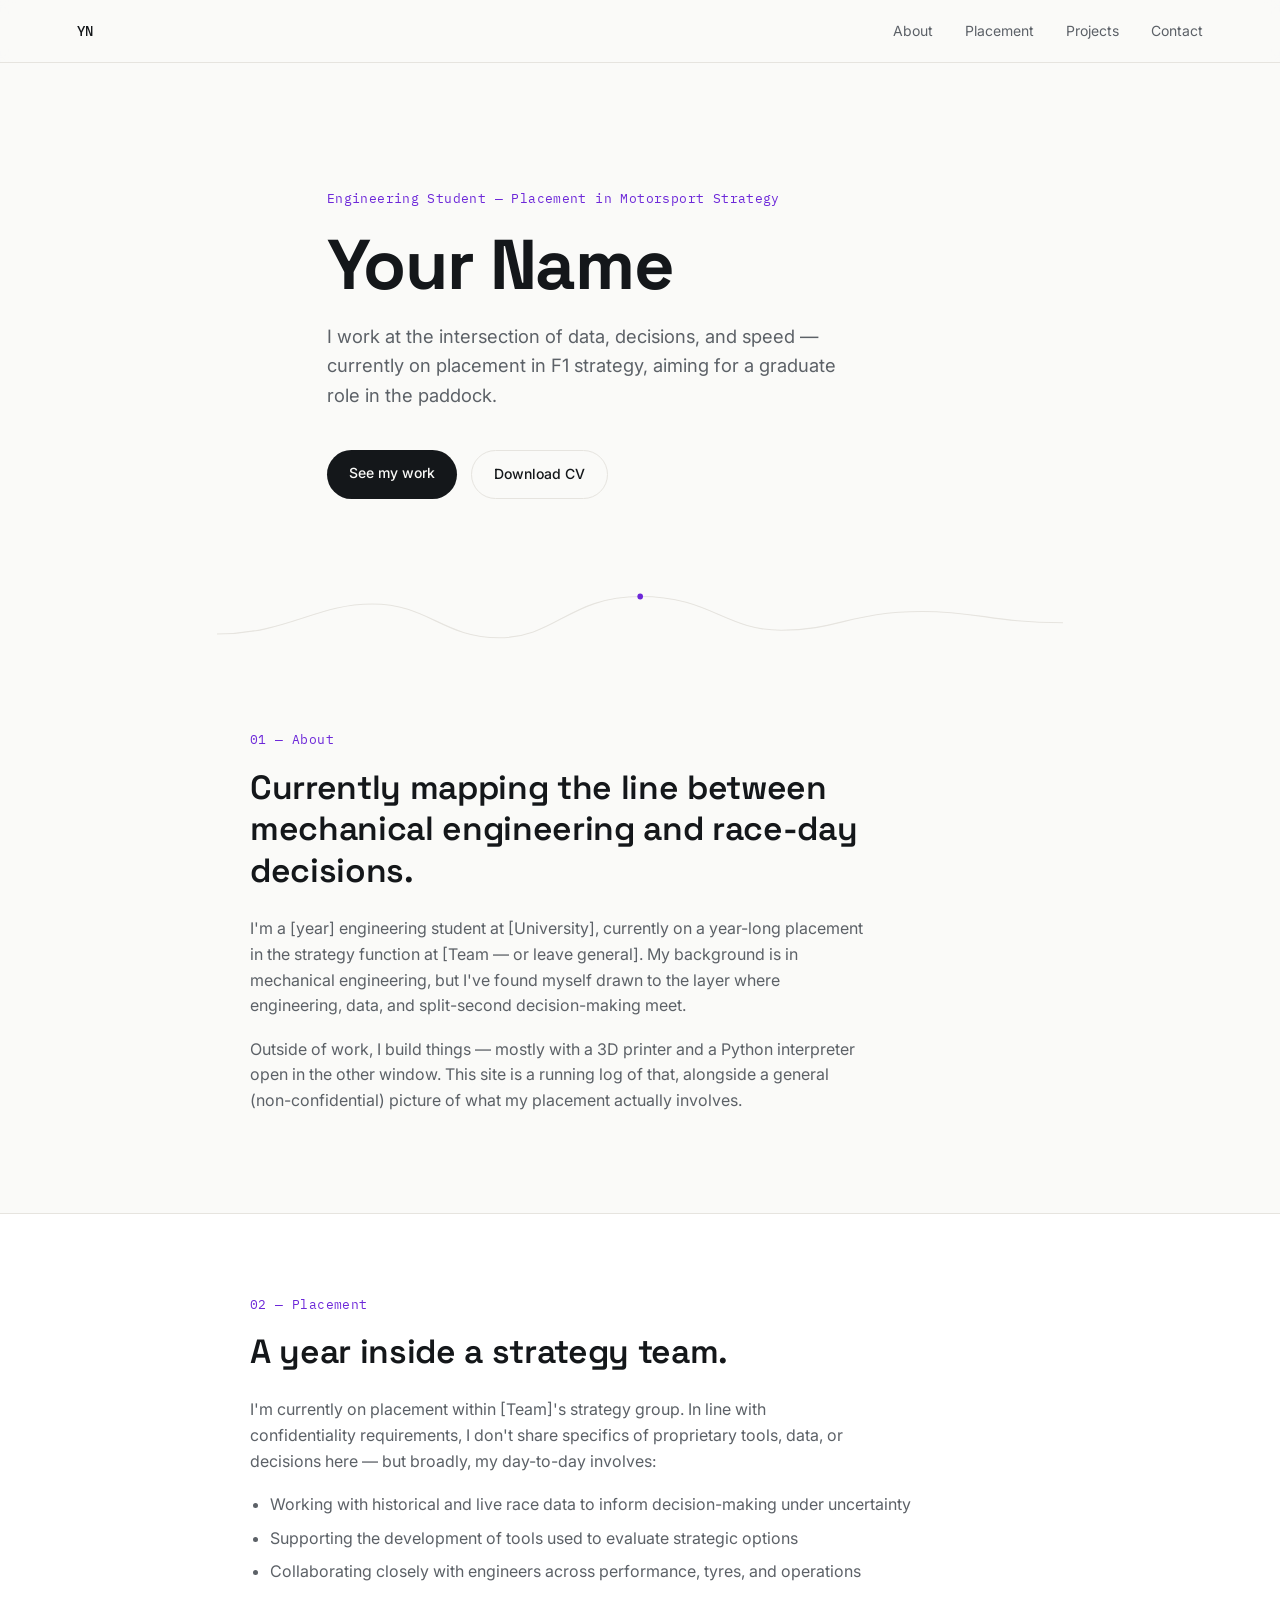
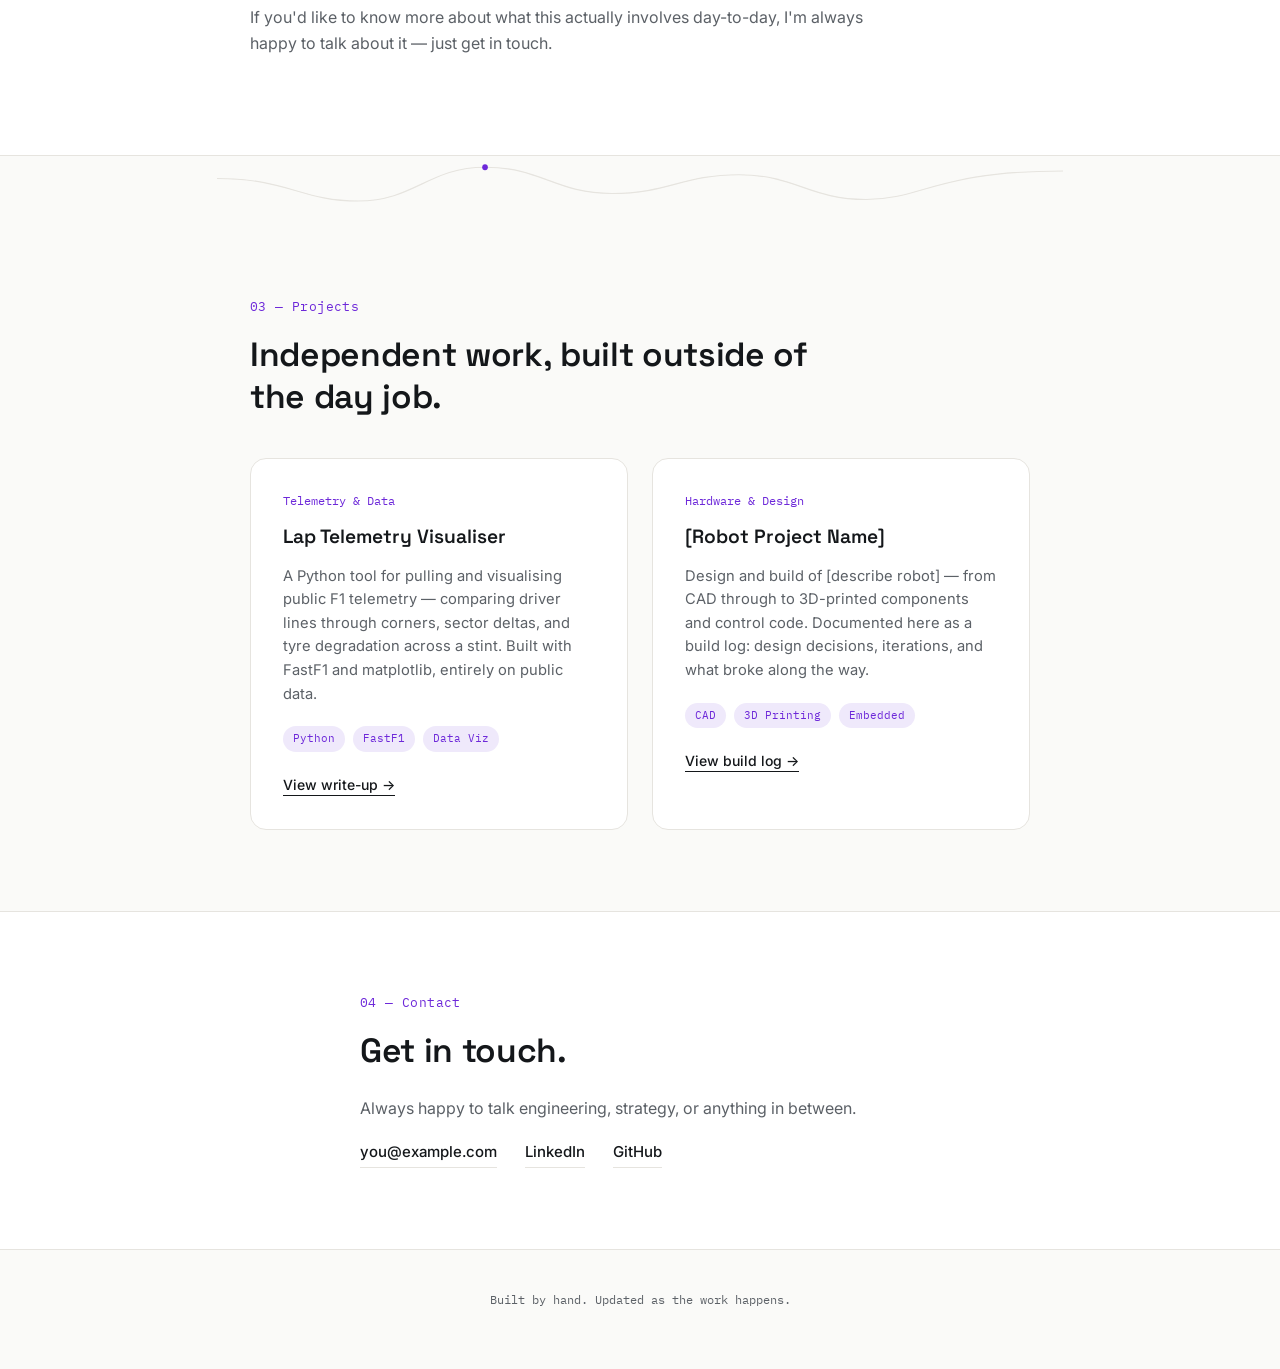
==== index.html @ 503b84b8 "Initial site" ====
<!DOCTYPE html>
<html lang="en">
<head>
<meta charset="UTF-8">
<meta name="viewport" content="width=device-width, initial-scale=1.0">
<title>Your Name — Engineering Portfolio</title>
<link rel="preconnect" href="https://fonts.googleapis.com">
<link rel="preconnect" href="https://fonts.gstatic.com" crossorigin>
<link href="https://fonts.googleapis.com/css2?family=Space+Grotesk:wght@400;500;600;700&family=Inter:wght@400;500;600&family=IBM+Plex+Mono:wght@400;500&display=swap" rel="stylesheet">
<link rel="stylesheet" href="styles.css">
</head>
<body>

<nav class="nav">
  <a href="#top" class="nav-mark">YN</a>
  <div class="nav-links">
    <a href="#about">About</a>
    <a href="#placement">Placement</a>
    <a href="#projects">Projects</a>
    <a href="#contact">Contact</a>
  </div>
</nav>

<!-- HERO -->
<header id="top" class="hero">
  <p class="eyebrow">Engineering Student — Placement in Motorsport Strategy</p>
  <h1 class="hero-title">Your Name</h1>
  <p class="hero-sub">I work at the intersection of data, decisions, and speed —<br>currently on placement in F1 strategy, aiming for a graduate role in the paddock.</p>
  <div class="hero-actions">
    <a href="#projects" class="btn btn-primary">See my work</a>
    <a href="cv.pdf" class="btn btn-ghost">Download CV</a>
  </div>
</header>

<!-- TRACE DIVIDER -->
<div class="trace-divider" aria-hidden="true">
  <svg viewBox="0 0 1200 80" preserveAspectRatio="none">
    <path class="trace-path" d="M0,60 C100,60 140,20 220,20 C300,20 320,65 400,65 C480,65 500,10 600,10 C700,10 720,55 800,55 C880,55 900,30 1000,30 C1080,30 1100,45 1200,45" />
    <circle class="trace-peak" cx="600" cy="10" r="4" />
  </svg>
</div>

<!-- ABOUT -->
<section id="about" class="section">
  <div class="section-inner">
    <p class="section-label">01 — About</p>
    <h2 class="section-title">Currently mapping the line between mechanical engineering and race-day decisions.</h2>
    <p class="section-text">
      I'm a [year] engineering student at [University], currently on a year-long placement in the strategy
      function at [Team — or leave general]. My background is in mechanical engineering, but I've found myself
      drawn to the layer where engineering, data, and split-second decision-making meet.
    </p>
    <p class="section-text">
      Outside of work, I build things — mostly with a 3D printer and a Python interpreter open in the other window.
      This site is a running log of that, alongside a general (non-confidential) picture of what my placement
      actually involves.
    </p>
  </div>
</section>

<!-- PLACEMENT -->
<section id="placement" class="section section-alt">
  <div class="section-inner">
    <p class="section-label">02 — Placement</p>
    <h2 class="section-title">A year inside a strategy team.</h2>
    <p class="section-text">
      I'm currently on placement within [Team]'s strategy group. In line with confidentiality requirements, I don't
      share specifics of proprietary tools, data, or decisions here — but broadly, my day-to-day involves:
    </p>
    <ul class="plain-list">
      <li>Working with historical and live race data to inform decision-making under uncertainty</li>
      <li>Supporting the development of tools used to evaluate strategic options</li>
      <li>Collaborating closely with engineers across performance, tyres, and operations</li>
    </ul>
    <p class="section-text">
      If you'd like to know more about what this actually involves day-to-day, I'm always happy to talk about it —
      just get in touch.
    </p>
  </div>
</section>

<!-- TRACE DIVIDER -->
<div class="trace-divider" aria-hidden="true">
  <svg viewBox="0 0 1200 80" preserveAspectRatio="none">
    <path class="trace-path" d="M0,30 C100,30 120,60 200,60 C280,60 300,15 380,15 C460,15 480,50 560,50 C640,50 660,25 740,25 C820,25 840,58 920,58 C1000,58 1020,20 1200,20" />
    <circle class="trace-peak" cx="380" cy="15" r="4" />
  </svg>
</div>

<!-- PROJECTS -->
<section id="projects" class="section">
  <div class="section-inner">
    <p class="section-label">03 — Projects</p>
    <h2 class="section-title">Independent work, built outside of the day job.</h2>

    <div class="project-grid">
      <article class="project-card">
        <p class="project-tag">Telemetry &amp; Data</p>
        <h3 class="project-title">Lap Telemetry Visualiser</h3>
        <p class="project-text">
          A Python tool for pulling and visualising public F1 telemetry — comparing driver lines through corners,
          sector deltas, and tyre degradation across a stint. Built with FastF1 and matplotlib, entirely on public data.
        </p>
        <div class="project-meta">
          <span>Python</span><span>FastF1</span><span>Data Viz</span>
        </div>
        <a href="#" class="project-link">View write-up →</a>
      </article>

      <article class="project-card">
        <p class="project-tag">Hardware &amp; Design</p>
        <h3 class="project-title">[Robot Project Name]</h3>
        <p class="project-text">
          Design and build of [describe robot] — from CAD through to 3D-printed components and control code.
          Documented here as a build log: design decisions, iterations, and what broke along the way.
        </p>
        <div class="project-meta">
          <span>CAD</span><span>3D Printing</span><span>Embedded</span>
        </div>
        <a href="#" class="project-link">View build log →</a>
      </article>
    </div>
  </div>
</section>

<!-- CONTACT -->
<section id="contact" class="section section-alt">
  <div class="section-inner section-inner-narrow">
    <p class="section-label">04 — Contact</p>
    <h2 class="section-title">Get in touch.</h2>
    <p class="section-text">
      Always happy to talk engineering, strategy, or anything in between.
    </p>
    <div class="contact-links">
      <a href="mailto:you@example.com">you@example.com</a>
      <a href="https://linkedin.com/in/yourname" target="_blank" rel="noopener">LinkedIn</a>
      <a href="https://github.com/yourname" target="_blank" rel="noopener">GitHub</a>
    </div>
  </div>
</section>

<footer class="footer">
  <p>Built by hand. Updated as the work happens.</p>
</footer>

</body>
</html>
---- styles.css ----
/* ============================================
   Tokens
   ============================================ */
:root {
  --bg: #FAFAF8;
  --surface: #FFFFFF;
  --ink: #14171A;
  --ink-soft: #5C6167;
  --line: #E6E4DF;
  --accent: #6D28D9;      /* purple — nod to "purple sector" fastest-time highlight */
  --accent-soft: #EFE9FB;

  --font-display: 'Space Grotesk', sans-serif;
  --font-body: 'Inter', sans-serif;
  --font-mono: 'IBM Plex Mono', monospace;

  --max-w: 780px;
}

* { box-sizing: border-box; }

html { scroll-behavior: smooth; }

body {
  margin: 0;
  background: var(--bg);
  color: var(--ink);
  font-family: var(--font-body);
  line-height: 1.6;
  -webkit-font-smoothing: antialiased;
}

a { color: inherit; }

:focus-visible {
  outline: 2px solid var(--accent);
  outline-offset: 3px;
}

@media (prefers-reduced-motion: reduce) {
  * { animation: none !important; transition: none !important; scroll-behavior: auto !important; }
}

/* ============================================
   Nav
   ============================================ */
.nav {
  position: sticky;
  top: 0;
  z-index: 10;
  display: flex;
  justify-content: space-between;
  align-items: center;
  padding: 20px 6vw;
  background: rgba(250, 250, 248, 0.85);
  backdrop-filter: blur(8px);
  border-bottom: 1px solid var(--line);
}

.nav-mark {
  font-family: var(--font-mono);
  font-weight: 500;
  font-size: 14px;
  text-decoration: none;
  letter-spacing: 0.05em;
  color: var(--ink);
}

.nav-links {
  display: flex;
  gap: 32px;
}

.nav-links a {
  font-size: 14px;
  text-decoration: none;
  color: var(--ink-soft);
  transition: color 0.15s ease;
}

.nav-links a:hover { color: var(--ink); }

/* ============================================
   Hero
   ============================================ */
.hero {
  max-width: var(--max-w);
  margin: 0 auto;
  padding: 14vh 6vw 10vh;
  text-align: left;
}

.eyebrow {
  font-family: var(--font-mono);
  font-size: 13px;
  color: var(--accent);
  letter-spacing: 0.03em;
  margin: 0 0 20px;
}

.hero-title {
  font-family: var(--font-display);
  font-weight: 700;
  font-size: clamp(2.6rem, 7vw, 4.4rem);
  line-height: 1.02;
  letter-spacing: -0.02em;
  margin: 0 0 20px;
}

.hero-sub {
  font-size: clamp(1rem, 2vw, 1.15rem);
  color: var(--ink-soft);
  max-width: 520px;
  margin: 0 0 40px;
}

.hero-actions {
  display: flex;
  gap: 14px;
  flex-wrap: wrap;
}

.btn {
  display: inline-block;
  padding: 12px 22px;
  border-radius: 999px;
  font-size: 14px;
  font-weight: 500;
  text-decoration: none;
  transition: all 0.15s ease;
}

.btn-primary {
  background: var(--ink);
  color: var(--bg);
}
.btn-primary:hover { background: var(--accent); }

.btn-ghost {
  background: transparent;
  color: var(--ink);
  border: 1px solid var(--line);
}
.btn-ghost:hover { border-color: var(--ink); }

/* ============================================
   Trace divider (signature element)
   ============================================ */
.trace-divider {
  max-width: 1000px;
  margin: 0 auto;
  padding: 0 6vw;
  line-height: 0;
}

.trace-divider svg {
  width: 100%;
  height: 60px;
  display: block;
}

.trace-path {
  fill: none;
  stroke: var(--line);
  stroke-width: 1.5;
}

.trace-peak {
  fill: var(--accent);
}

/* ============================================
   Sections
   ============================================ */
.section {
  padding: 9vh 6vw;
}

.section-alt {
  background: var(--surface);
  border-top: 1px solid var(--line);
  border-bottom: 1px solid var(--line);
}

.section-inner {
  max-width: var(--max-w);
  margin: 0 auto;
}

.section-inner-narrow {
  max-width: 560px;
}

.section-label {
  font-family: var(--font-mono);
  font-size: 13px;
  color: var(--accent);
  margin: 0 0 16px;
  letter-spacing: 0.03em;
}

.section-title {
  font-family: var(--font-display);
  font-weight: 600;
  font-size: clamp(1.5rem, 3.2vw, 2.1rem);
  line-height: 1.25;
  letter-spacing: -0.01em;
  margin: 0 0 24px;
  max-width: 620px;
}

.section-text {
  color: var(--ink-soft);
  font-size: 1rem;
  max-width: 620px;
  margin: 0 0 18px;
}

.plain-list {
  color: var(--ink-soft);
  padding-left: 20px;
  margin: 0 0 20px;
}

.plain-list li { margin-bottom: 8px; }

/* ============================================
   Projects
   ============================================ */
.project-grid {
  display: grid;
  grid-template-columns: repeat(2, 1fr);
  gap: 24px;
  margin-top: 40px;
}

@media (max-width: 720px) {
  .project-grid { grid-template-columns: 1fr; }
}

.project-card {
  background: var(--surface);
  border: 1px solid var(--line);
  border-radius: 16px;
  padding: 32px;
  transition: border-color 0.15s ease, transform 0.15s ease;
}

.project-card:hover {
  border-color: var(--accent);
  transform: translateY(-2px);
}

.project-tag {
  font-family: var(--font-mono);
  font-size: 12px;
  color: var(--accent);
  margin: 0 0 12px;
}

.project-title {
  font-family: var(--font-display);
  font-size: 1.2rem;
  font-weight: 600;
  margin: 0 0 12px;
}

.project-text {
  color: var(--ink-soft);
  font-size: 0.92rem;
  margin: 0 0 20px;
}

.project-meta {
  display: flex;
  gap: 8px;
  flex-wrap: wrap;
  margin-bottom: 20px;
}

.project-meta span {
  font-family: var(--font-mono);
  font-size: 11px;
  background: var(--accent-soft);
  color: var(--accent);
  padding: 4px 10px;
  border-radius: 999px;
}

.project-link {
  font-size: 14px;
  font-weight: 500;
  text-decoration: none;
  color: var(--ink);
  border-bottom: 1px solid var(--ink);
  padding-bottom: 2px;
}

.project-link:hover { color: var(--accent); border-color: var(--accent); }

/* ============================================
   Contact
   ============================================ */
.contact-links {
  display: flex;
  gap: 28px;
  flex-wrap: wrap;
  margin-top: 12px;
}

.contact-links a {
  text-decoration: none;
  font-size: 15px;
  font-weight: 500;
  border-bottom: 1px solid var(--line);
  padding-bottom: 3px;
  transition: border-color 0.15s ease, color 0.15s ease;
}

.contact-links a:hover {
  color: var(--accent);
  border-color: var(--accent);
}

/* ============================================
   Footer
   ============================================ */
.footer {
  text-align: center;
  padding: 40px 6vw 60px;
}

.footer p {
  font-family: var(--font-mono);
  font-size: 12px;
  color: var(--ink-soft);
  margin: 0;
}
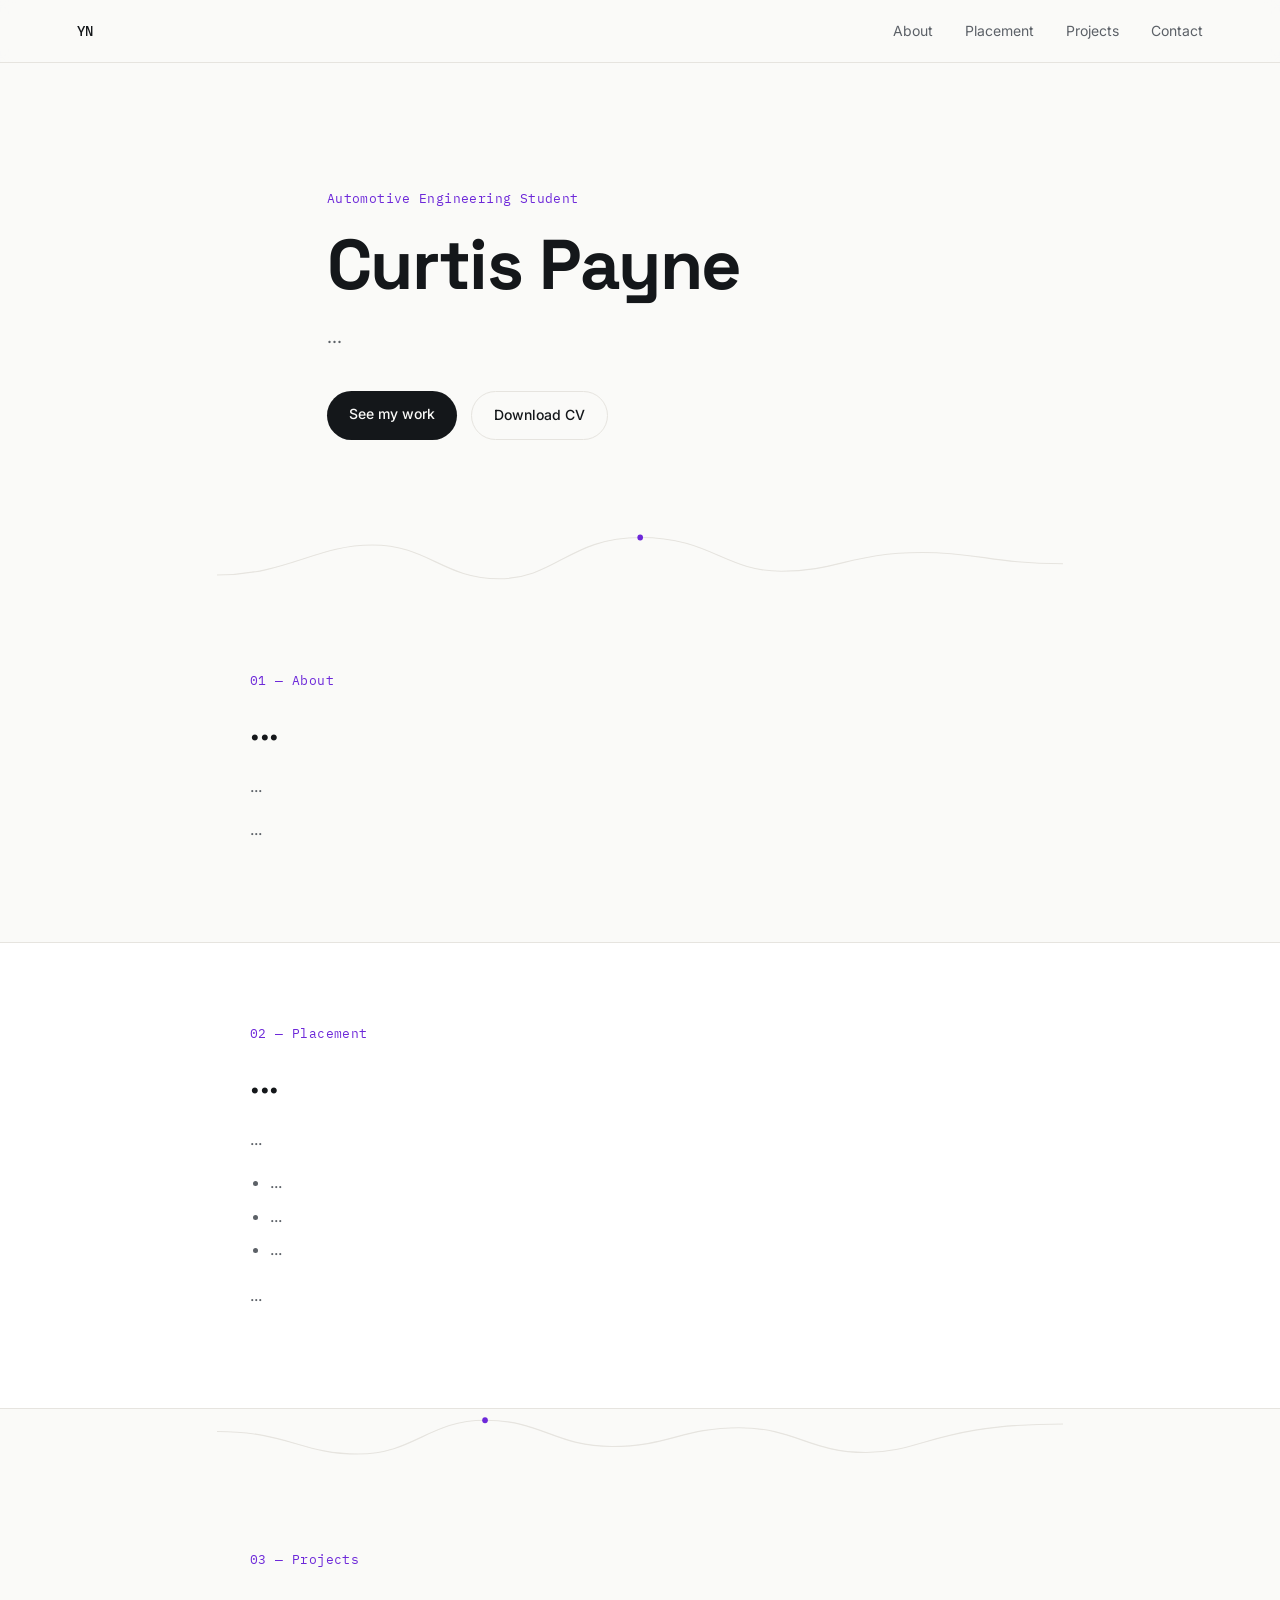
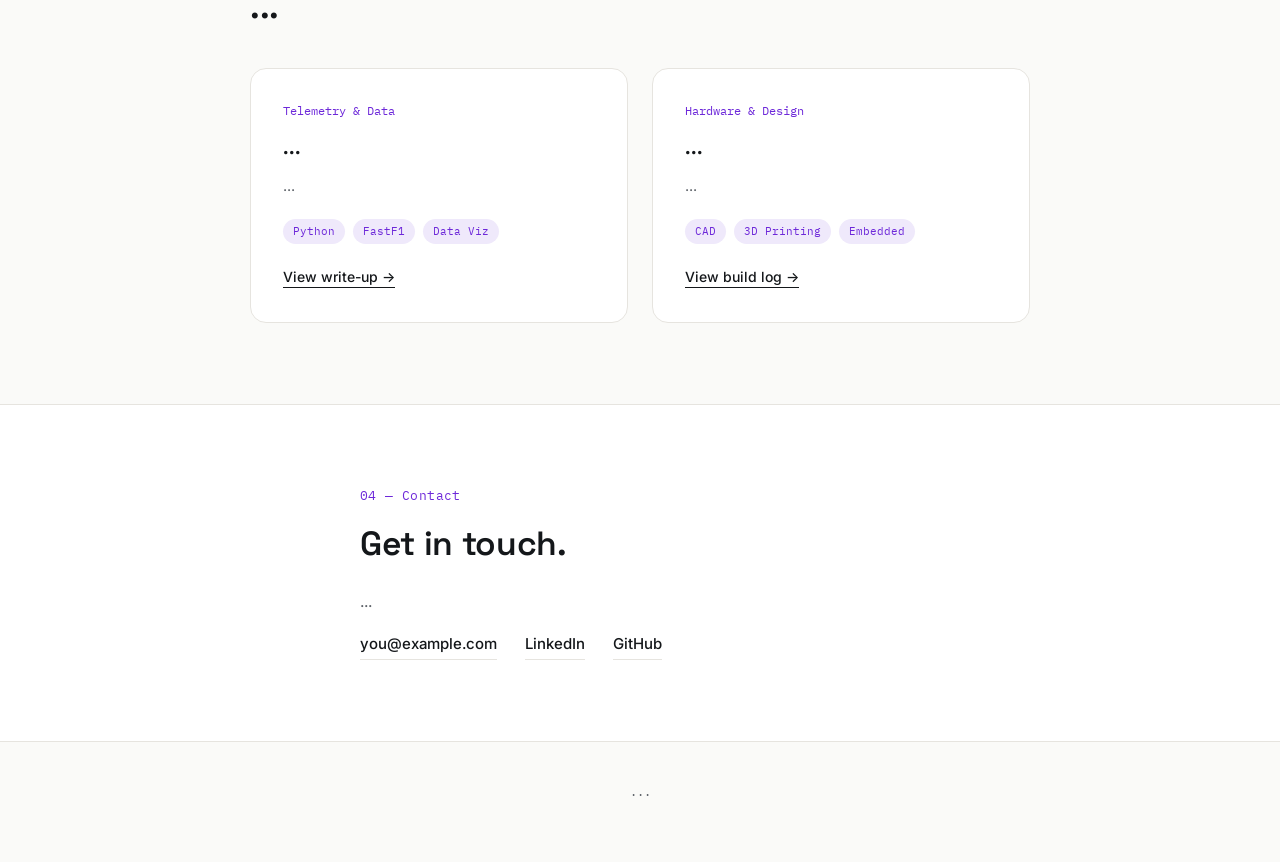
==== commit ed38eb4c: "Changed to remove basic AI writing" ====
--- a/index.html
+++ b/index.html
@@ -3,7 +3,7 @@
 <head>
 <meta charset="UTF-8">
 <meta name="viewport" content="width=device-width, initial-scale=1.0">
-<title>Your Name — Engineering Portfolio</title>
+<title>Curtis Payne — Engineering Portfolio</title>
 <link rel="preconnect" href="https://fonts.googleapis.com">
 <link rel="preconnect" href="https://fonts.gstatic.com" crossorigin>
 <link href="https://fonts.googleapis.com/css2?family=Space+Grotesk:wght@400;500;600;700&family=Inter:wght@400;500;600&family=IBM+Plex+Mono:wght@400;500&display=swap" rel="stylesheet">
@@ -23,9 +23,9 @@
 
 <!-- HERO -->
 <header id="top" class="hero">
-  <p class="eyebrow">Engineering Student — Placement in Motorsport Strategy</p>
-  <h1 class="hero-title">Your Name</h1>
-  <p class="hero-sub">I work at the intersection of data, decisions, and speed —<br>currently on placement in F1 strategy, aiming for a graduate role in the paddock.</p>
+  <p class="eyebrow">Automotive Engineering Student</p>
+  <h1 class="hero-title">Curtis Payne</h1>
+  <p class="hero-sub">...</p>
   <div class="hero-actions">
     <a href="#projects" class="btn btn-primary">See my work</a>
     <a href="cv.pdf" class="btn btn-ghost">Download CV</a>
@@ -44,16 +44,12 @@
 <section id="about" class="section">
   <div class="section-inner">
     <p class="section-label">01 — About</p>
-    <h2 class="section-title">Currently mapping the line between mechanical engineering and race-day decisions.</h2>
+    <h2 class="section-title">...</h2>
     <p class="section-text">
-      I'm a [year] engineering student at [University], currently on a year-long placement in the strategy
-      function at [Team — or leave general]. My background is in mechanical engineering, but I've found myself
-      drawn to the layer where engineering, data, and split-second decision-making meet.
+      ...
     </p>
     <p class="section-text">
-      Outside of work, I build things — mostly with a 3D printer and a Python interpreter open in the other window.
-      This site is a running log of that, alongside a general (non-confidential) picture of what my placement
-      actually involves.
+      ...
     </p>
   </div>
 </section>
@@ -62,19 +58,17 @@
 <section id="placement" class="section section-alt">
   <div class="section-inner">
     <p class="section-label">02 — Placement</p>
-    <h2 class="section-title">A year inside a strategy team.</h2>
+    <h2 class="section-title">...</h2>
     <p class="section-text">
-      I'm currently on placement within [Team]'s strategy group. In line with confidentiality requirements, I don't
-      share specifics of proprietary tools, data, or decisions here — but broadly, my day-to-day involves:
+      ...
     </p>
     <ul class="plain-list">
-      <li>Working with historical and live race data to inform decision-making under uncertainty</li>
-      <li>Supporting the development of tools used to evaluate strategic options</li>
-      <li>Collaborating closely with engineers across performance, tyres, and operations</li>
+      <li>...</li>
+      <li>...</li>
+      <li>...</li>
     </ul>
     <p class="section-text">
-      If you'd like to know more about what this actually involves day-to-day, I'm always happy to talk about it —
-      just get in touch.
+      ...
     </p>
   </div>
 </section>
@@ -91,15 +85,14 @@
 <section id="projects" class="section">
   <div class="section-inner">
     <p class="section-label">03 — Projects</p>
-    <h2 class="section-title">Independent work, built outside of the day job.</h2>
+    <h2 class="section-title">...</h2>
 
     <div class="project-grid">
       <article class="project-card">
         <p class="project-tag">Telemetry &amp; Data</p>
-        <h3 class="project-title">Lap Telemetry Visualiser</h3>
+        <h3 class="project-title">...</h3>
         <p class="project-text">
-          A Python tool for pulling and visualising public F1 telemetry — comparing driver lines through corners,
-          sector deltas, and tyre degradation across a stint. Built with FastF1 and matplotlib, entirely on public data.
+          ...
         </p>
         <div class="project-meta">
           <span>Python</span><span>FastF1</span><span>Data Viz</span>
@@ -109,10 +102,9 @@
 
       <article class="project-card">
         <p class="project-tag">Hardware &amp; Design</p>
-        <h3 class="project-title">[Robot Project Name]</h3>
+        <h3 class="project-title">...</h3>
         <p class="project-text">
-          Design and build of [describe robot] — from CAD through to 3D-printed components and control code.
-          Documented here as a build log: design decisions, iterations, and what broke along the way.
+          ...
         </p>
         <div class="project-meta">
           <span>CAD</span><span>3D Printing</span><span>Embedded</span>
@@ -129,7 +121,7 @@
     <p class="section-label">04 — Contact</p>
     <h2 class="section-title">Get in touch.</h2>
     <p class="section-text">
-      Always happy to talk engineering, strategy, or anything in between.
+      ...
     </p>
     <div class="contact-links">
       <a href="mailto:you@example.com">you@example.com</a>
@@ -140,7 +132,7 @@
 </section>
 
 <footer class="footer">
-  <p>Built by hand. Updated as the work happens.</p>
+  <p>...</p>
 </footer>
 
 </body>
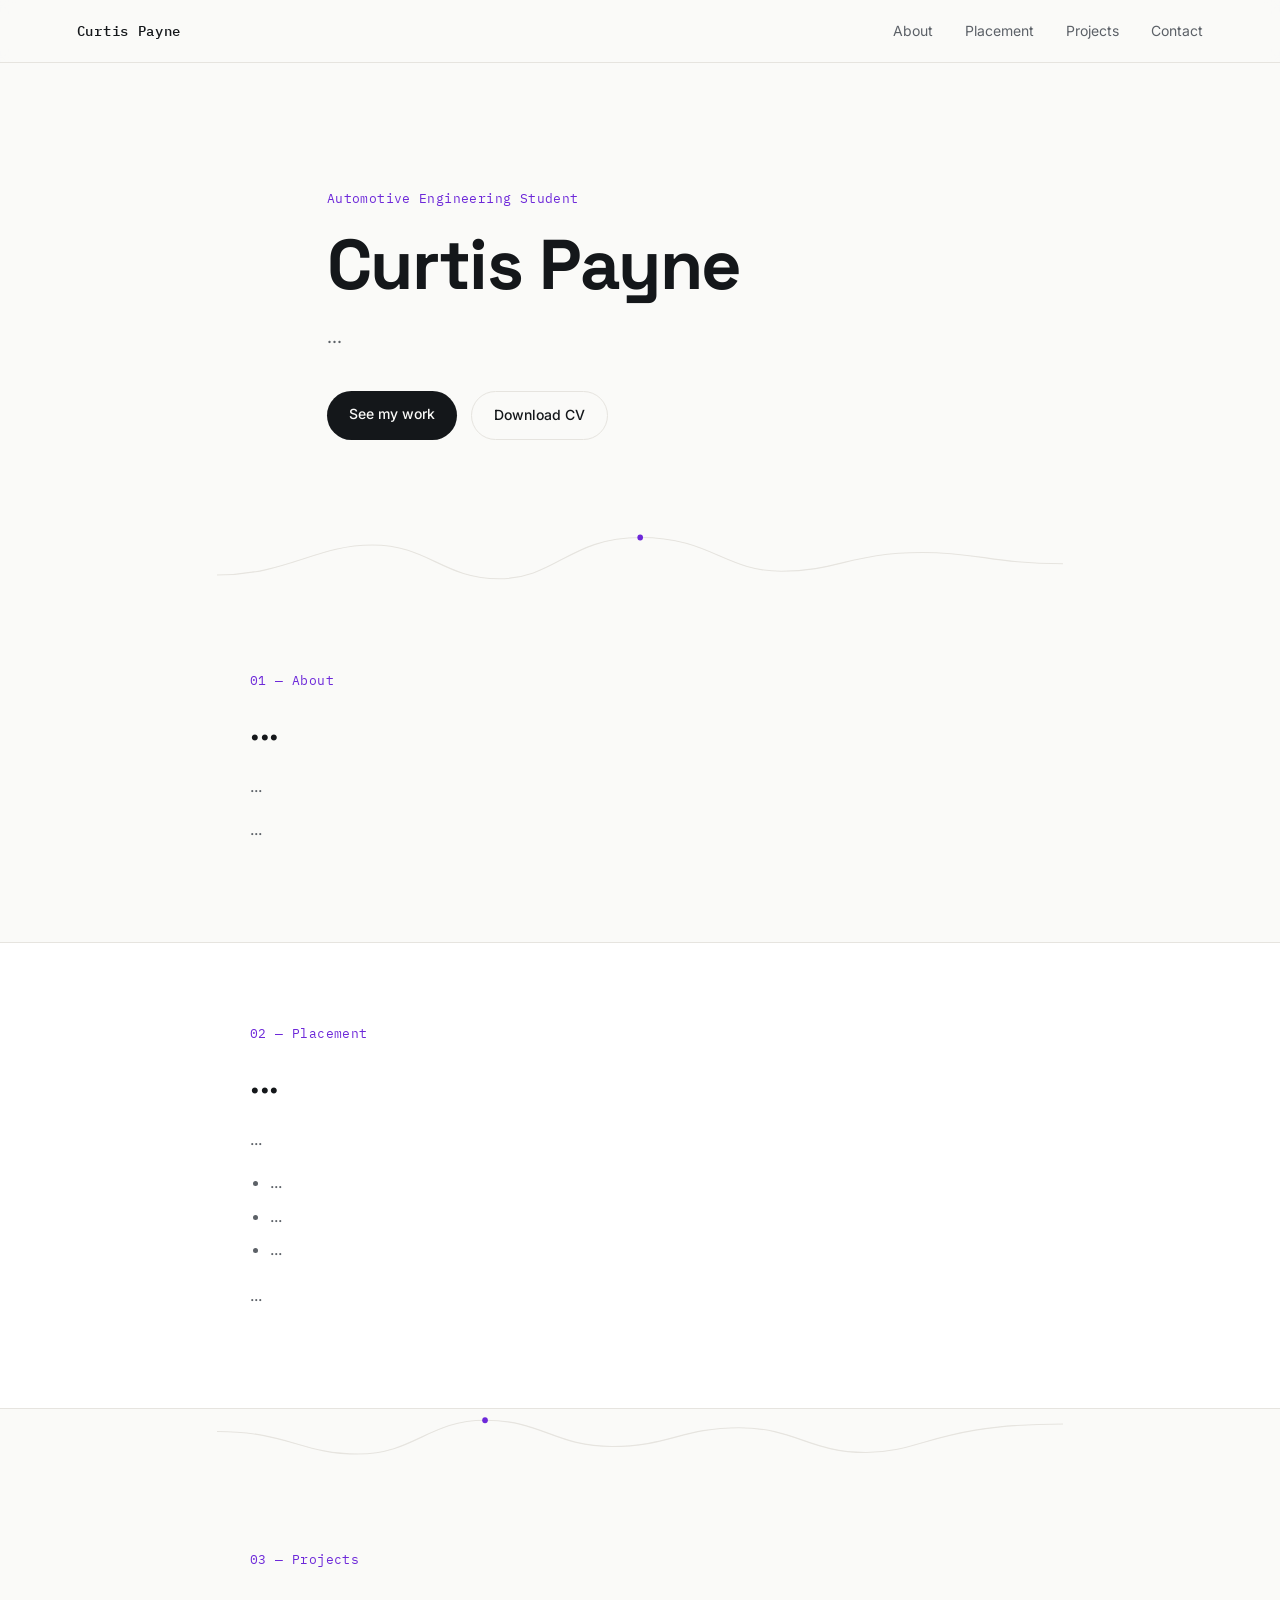
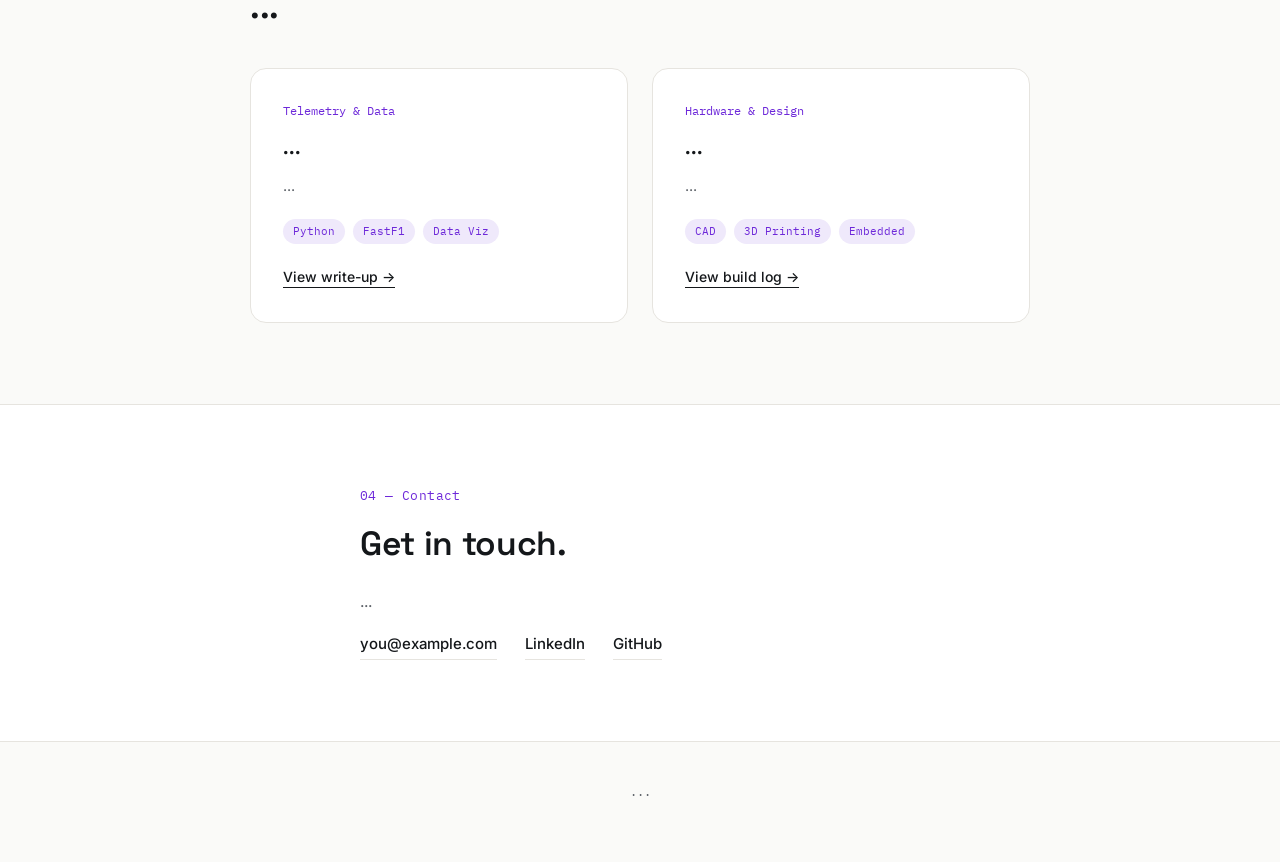
==== commit c3128d4c: "Changed to have my name" ====
--- a/index.html
+++ b/index.html
@@ -12,7 +12,7 @@
 <body>
 
 <nav class="nav">
-  <a href="#top" class="nav-mark">YN</a>
+  <a href="#top" class="nav-mark">Curtis Payne</a>
   <div class="nav-links">
     <a href="#about">About</a>
     <a href="#placement">Placement</a>
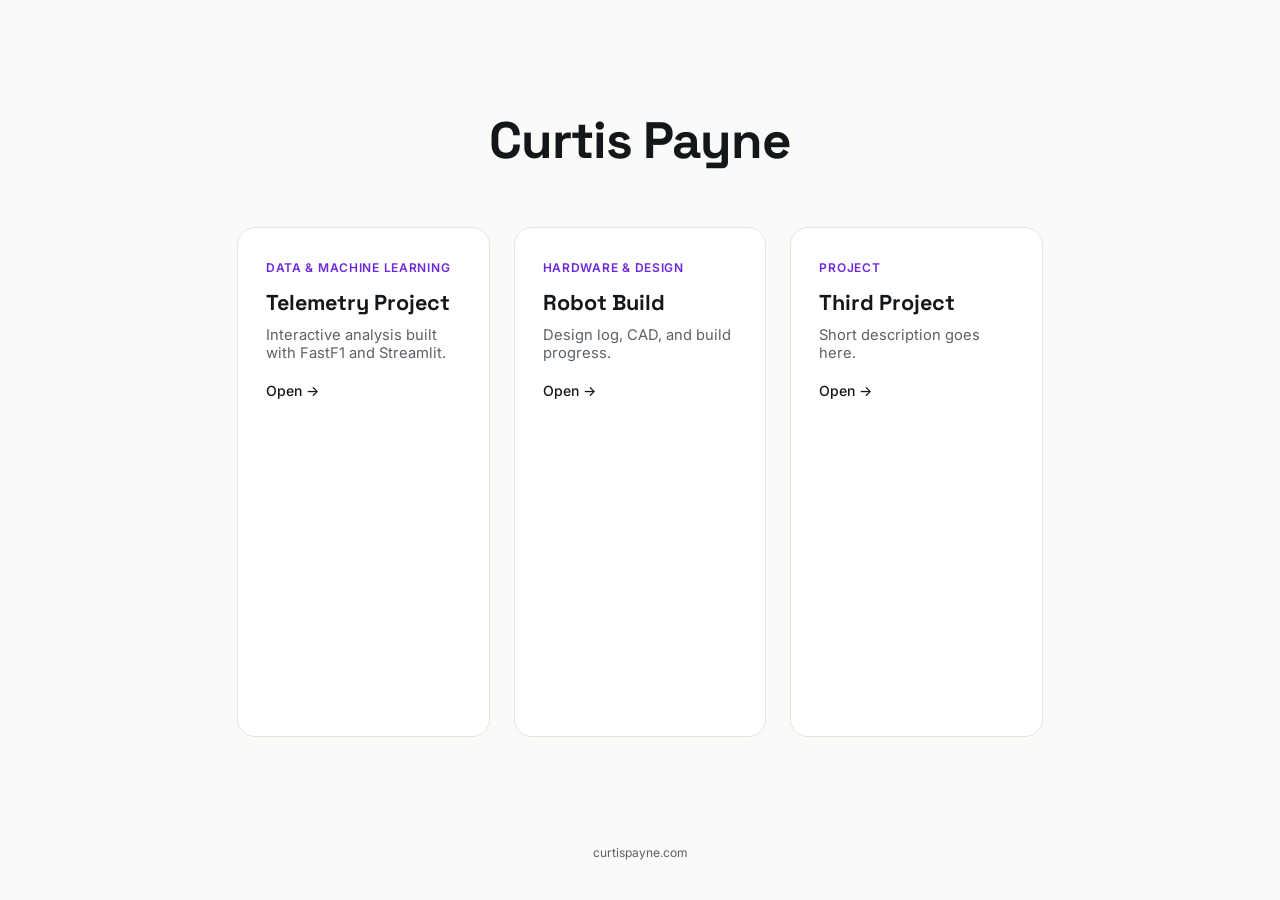
==== commit dec25e57: "Version 2 - Showing Only Projects Changes website to show only projects and not be a big scrollable " ====
--- a/index.html
+++ b/index.html
@@ -3,136 +3,51 @@
 <head>
 <meta charset="UTF-8">
 <meta name="viewport" content="width=device-width, initial-scale=1.0">
-<title>Curtis Payne — Engineering Portfolio</title>
+<title>Curtis Payne</title>
 <link rel="preconnect" href="https://fonts.googleapis.com">
 <link rel="preconnect" href="https://fonts.gstatic.com" crossorigin>
-<link href="https://fonts.googleapis.com/css2?family=Space+Grotesk:wght@400;500;600;700&family=Inter:wght@400;500;600&family=IBM+Plex+Mono:wght@400;500&display=swap" rel="stylesheet">
-<link rel="stylesheet" href="styles.css">
+<link href="https://fonts.googleapis.com/css2?family=Space+Grotesk:wght@500;700&family=Inter:wght@400;500;600&display=swap" rel="stylesheet">
+<link rel="stylesheet" href="index-hub.css">
 </head>
 <body>
 
-<nav class="nav">
-  <a href="#top" class="nav-mark">Curtis Payne</a>
-  <div class="nav-links">
-    <a href="#about">About</a>
-    <a href="#placement">Placement</a>
-    <a href="#projects">Projects</a>
-    <a href="#contact">Contact</a>
-  </div>
-</nav>
-
-<!-- HERO -->
-<header id="top" class="hero">
-  <p class="eyebrow">Automotive Engineering Student</p>
-  <h1 class="hero-title">Curtis Payne</h1>
-  <p class="hero-sub">...</p>
-  <div class="hero-actions">
-    <a href="#projects" class="btn btn-primary">See my work</a>
-    <a href="cv.pdf" class="btn btn-ghost">Download CV</a>
-  </div>
+<header class="header">
+  <h1 class="name">Curtis Payne</h1>
 </header>
 
-<!-- TRACE DIVIDER -->
-<div class="trace-divider" aria-hidden="true">
-  <svg viewBox="0 0 1200 80" preserveAspectRatio="none">
-    <path class="trace-path" d="M0,60 C100,60 140,20 220,20 C300,20 320,65 400,65 C480,65 500,10 600,10 C700,10 720,55 800,55 C880,55 900,30 1000,30 C1080,30 1100,45 1200,45" />
-    <circle class="trace-peak" cx="600" cy="10" r="4" />
-  </svg>
-</div>
+<main class="panel-grid">
 
-<!-- ABOUT -->
-<section id="about" class="section">
-  <div class="section-inner">
-    <p class="section-label">01 — About</p>
-    <h2 class="section-title">...</h2>
-    <p class="section-text">
-      ...
-    </p>
-    <p class="section-text">
-      ...
-    </p>
-  </div>
-</section>
+  <a class="panel" href="https://your-telemetry-app.streamlit.app" target="_blank" rel="noopener">
+    <div class="panel-inner">
+      <p class="panel-tag">Data &amp; Machine Learning</p>
+      <h2 class="panel-title">Telemetry Project</h2>
+      <p class="panel-desc">Interactive analysis built with FastF1 and Streamlit.</p>
+      <span class="panel-arrow">Open →</span>
+    </div>
+  </a>
 
-<!-- PLACEMENT -->
-<section id="placement" class="section section-alt">
-  <div class="section-inner">
-    <p class="section-label">02 — Placement</p>
-    <h2 class="section-title">...</h2>
-    <p class="section-text">
-      ...
-    </p>
-    <ul class="plain-list">
-      <li>...</li>
-      <li>...</li>
-      <li>...</li>
-    </ul>
-    <p class="section-text">
-      ...
-    </p>
-  </div>
-</section>
+  <a class="panel" href="https://your-robot-app.streamlit.app" target="_blank" rel="noopener">
+    <div class="panel-inner">
+      <p class="panel-tag">Hardware &amp; Design</p>
+      <h2 class="panel-title">Robot Build</h2>
+      <p class="panel-desc">Design log, CAD, and build progress.</p>
+      <span class="panel-arrow">Open →</span>
+    </div>
+  </a>
 
-<!-- TRACE DIVIDER -->
-<div class="trace-divider" aria-hidden="true">
-  <svg viewBox="0 0 1200 80" preserveAspectRatio="none">
-    <path class="trace-path" d="M0,30 C100,30 120,60 200,60 C280,60 300,15 380,15 C460,15 480,50 560,50 C640,50 660,25 740,25 C820,25 840,58 920,58 C1000,58 1020,20 1200,20" />
-    <circle class="trace-peak" cx="380" cy="15" r="4" />
-  </svg>
-</div>
+  <a class="panel" href="https://your-third-app.streamlit.app" target="_blank" rel="noopener">
+    <div class="panel-inner">
+      <p class="panel-tag">Project</p>
+      <h2 class="panel-title">Third Project</h2>
+      <p class="panel-desc">Short description goes here.</p>
+      <span class="panel-arrow">Open →</span>
+    </div>
+  </a>
 
-<!-- PROJECTS -->
-<section id="projects" class="section">
-  <div class="section-inner">
-    <p class="section-label">03 — Projects</p>
-    <h2 class="section-title">...</h2>
-
-    <div class="project-grid">
-      <article class="project-card">
-        <p class="project-tag">Telemetry &amp; Data</p>
-        <h3 class="project-title">...</h3>
-        <p class="project-text">
-          ...
-        </p>
-        <div class="project-meta">
-          <span>Python</span><span>FastF1</span><span>Data Viz</span>
-        </div>
-        <a href="#" class="project-link">View write-up →</a>
-      </article>
-
-      <article class="project-card">
-        <p class="project-tag">Hardware &amp; Design</p>
-        <h3 class="project-title">...</h3>
-        <p class="project-text">
-          ...
-        </p>
-        <div class="project-meta">
-          <span>CAD</span><span>3D Printing</span><span>Embedded</span>
-        </div>
-        <a href="#" class="project-link">View build log →</a>
-      </article>
-    </div>
-  </div>
-</section>
-
-<!-- CONTACT -->
-<section id="contact" class="section section-alt">
-  <div class="section-inner section-inner-narrow">
-    <p class="section-label">04 — Contact</p>
-    <h2 class="section-title">Get in touch.</h2>
-    <p class="section-text">
-      ...
-    </p>
-    <div class="contact-links">
-      <a href="mailto:you@example.com">you@example.com</a>
-      <a href="https://linkedin.com/in/yourname" target="_blank" rel="noopener">LinkedIn</a>
-      <a href="https://github.com/yourname" target="_blank" rel="noopener">GitHub</a>
-    </div>
-  </div>
-</section>
+</main>
 
 <footer class="footer">
-  <p>...</p>
+  <p>curtispayne.com</p>
 </footer>
 
 </body>
--- a/index-hub.css
+++ b/index-hub.css
@@ -0,0 +1,122 @@
+:root {
+  --bg: #FAFAF8;
+  --surface: #FFFFFF;
+  --ink: #14171A;
+  --ink-soft: #5C6167;
+  --line: #E6E4DF;
+  --accent: #6D28D9;
+  --accent-soft: #EFE9FB;
+
+  --font-display: 'Space Grotesk', sans-serif;
+  --font-body: 'Inter', sans-serif;
+}
+
+* { box-sizing: border-box; }
+
+body {
+  margin: 0;
+  min-height: 100vh;
+  display: flex;
+  flex-direction: column;
+  background: var(--bg);
+  color: var(--ink);
+  font-family: var(--font-body);
+  -webkit-font-smoothing: antialiased;
+}
+
+:focus-visible {
+  outline: 2px solid var(--accent);
+  outline-offset: 3px;
+}
+
+/* Header */
+.header {
+  padding: 12vh 6vw 6vh;
+  text-align: center;
+}
+
+.name {
+  font-family: var(--font-display);
+  font-weight: 700;
+  font-size: clamp(2.2rem, 6vw, 3.2rem);
+  letter-spacing: -0.02em;
+  margin: 0;
+}
+
+/* Panel grid */
+.panel-grid {
+  flex: 1;
+  display: grid;
+  grid-template-columns: repeat(auto-fit, minmax(240px, 1fr));
+  gap: 24px;
+  max-width: 960px;
+  width: 100%;
+  margin: 0 auto;
+  padding: 0 6vw 12vh;
+}
+
+.panel {
+  display: block;
+  text-decoration: none;
+  color: inherit;
+  background: var(--surface);
+  border: 1px solid var(--line);
+  border-radius: 18px;
+  transition: border-color 0.15s ease, transform 0.15s ease, box-shadow 0.15s ease;
+}
+
+.panel:hover {
+  border-color: var(--accent);
+  transform: translateY(-3px);
+  box-shadow: 0 12px 24px -12px rgba(20, 23, 26, 0.15);
+}
+
+.panel-inner {
+  padding: 32px 28px;
+  display: flex;
+  flex-direction: column;
+  min-height: 200px;
+}
+
+.panel-tag {
+  font-family: var(--font-body);
+  font-size: 12px;
+  font-weight: 600;
+  text-transform: uppercase;
+  letter-spacing: 0.06em;
+  color: var(--accent);
+  margin: 0 0 14px;
+}
+
+.panel-title {
+  font-family: var(--font-display);
+  font-size: 1.35rem;
+  font-weight: 700;
+  margin: 0 0 10px;
+}
+
+.panel-desc {
+  font-size: 0.92rem;
+  color: var(--ink-soft);
+  margin: 0;
+  flex: 1;
+}
+
+.panel-arrow {
+  margin-top: 20px;
+  font-size: 14px;
+  font-weight: 500;
+}
+
+/* Footer */
+.footer {
+  text-align: center;
+  padding: 0 6vw 40px;
+}
+
+.footer p {
+  font-family: var(--font-body);
+  font-size: 12px;
+  color: var(--ink-soft);
+  margin: 0;
+}
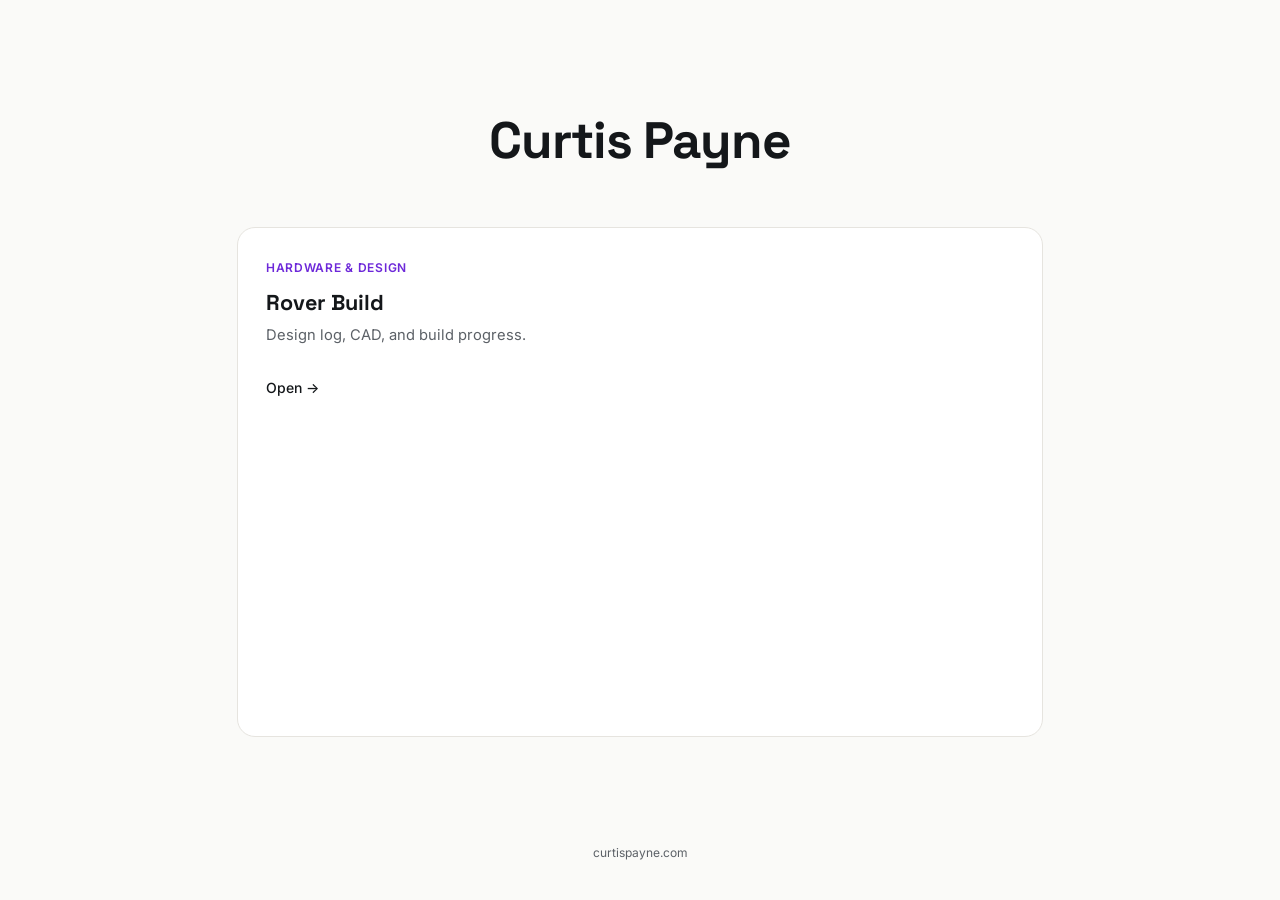
==== commit 5220bfc6: "Added rover page and 3d model" ====
--- a/index.html
+++ b/index.html
@@ -17,29 +17,11 @@
 
 <main class="panel-grid">
 
-  <a class="panel" href="https://your-telemetry-app.streamlit.app" target="_blank" rel="noopener">
-    <div class="panel-inner">
-      <p class="panel-tag">Data &amp; Machine Learning</p>
-      <h2 class="panel-title">Telemetry Project</h2>
-      <p class="panel-desc">Interactive analysis built with FastF1 and Streamlit.</p>
-      <span class="panel-arrow">Open →</span>
-    </div>
-  </a>
-
-  <a class="panel" href="https://your-robot-app.streamlit.app" target="_blank" rel="noopener">
+  <a class="panel" href="rover.html">
     <div class="panel-inner">
       <p class="panel-tag">Hardware &amp; Design</p>
-      <h2 class="panel-title">Robot Build</h2>
+      <h2 class="panel-title">Rover Build</h2>
       <p class="panel-desc">Design log, CAD, and build progress.</p>
-      <span class="panel-arrow">Open →</span>
-    </div>
-  </a>
-
-  <a class="panel" href="https://your-third-app.streamlit.app" target="_blank" rel="noopener">
-    <div class="panel-inner">
-      <p class="panel-tag">Project</p>
-      <h2 class="panel-title">Third Project</h2>
-      <p class="panel-desc">Short description goes here.</p>
       <span class="panel-arrow">Open →</span>
     </div>
   </a>
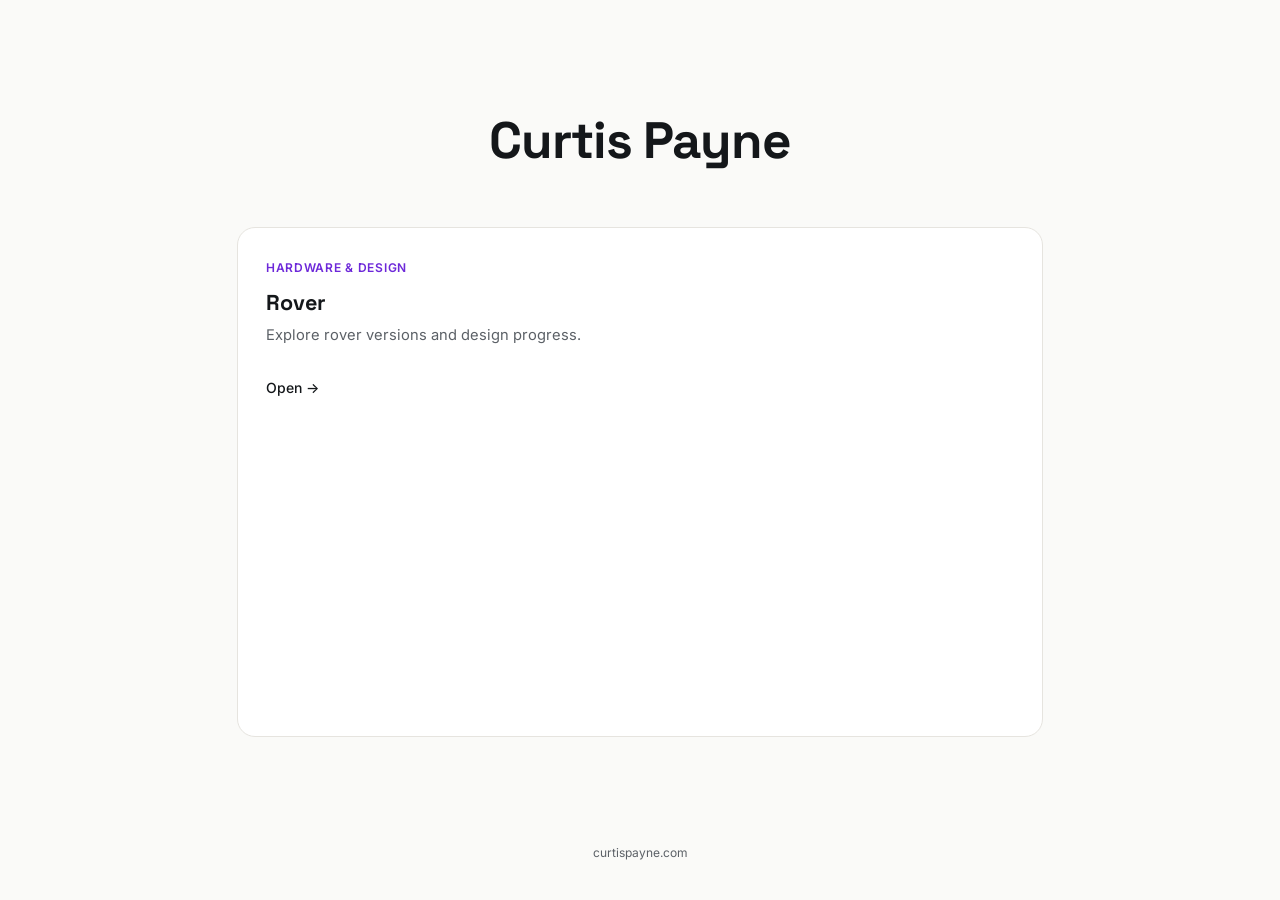
==== commit 0294169c: "Fixing rover views" ====
--- a/index.html
+++ b/index.html
@@ -1,36 +1,34 @@
 <!DOCTYPE html>
 <html lang="en">
 <head>
-<meta charset="UTF-8">
-<meta name="viewport" content="width=device-width, initial-scale=1.0">
-<title>Curtis Payne</title>
-<link rel="preconnect" href="https://fonts.googleapis.com">
-<link rel="preconnect" href="https://fonts.gstatic.com" crossorigin>
-<link href="https://fonts.googleapis.com/css2?family=Space+Grotesk:wght@500;700&family=Inter:wght@400;500;600&display=swap" rel="stylesheet">
-<link rel="stylesheet" href="index-hub.css">
+  <meta charset="UTF-8">
+  <meta name="viewport" content="width=device-width, initial-scale=1.0">
+  <title>Curtis Payne</title>
+  <link rel="preconnect" href="https://fonts.googleapis.com">
+  <link rel="preconnect" href="https://fonts.gstatic.com" crossorigin>
+  <link href="https://fonts.googleapis.com/css2?family=Space+Grotesk:wght@500;700&family=Inter:wght@400;500;600&display=swap" rel="stylesheet">
+  <link rel="stylesheet" href="index-hub.css">
 </head>
 <body>
 
-<header class="header">
-  <h1 class="name">Curtis Payne</h1>
-</header>
+  <header class="header">
+    <h1 class="name">Curtis Payne</h1>
+  </header>
 
-<main class="panel-grid">
+  <main class="panel-grid">
+    <a class="panel" href="rover.html">
+      <div class="panel-inner">
+        <p class="panel-tag">Hardware &amp; Design</p>
+        <h2 class="panel-title">Rover</h2>
+        <p class="panel-desc">Explore rover versions and design progress.</p>
+        <span class="panel-arrow">Open →</span>
+      </div>
+    </a>
+  </main>
 
-  <a class="panel" href="rover.html">
-    <div class="panel-inner">
-      <p class="panel-tag">Hardware &amp; Design</p>
-      <h2 class="panel-title">Rover Build</h2>
-      <p class="panel-desc">Design log, CAD, and build progress.</p>
-      <span class="panel-arrow">Open →</span>
-    </div>
-  </a>
-
-</main>
-
-<footer class="footer">
-  <p>curtispayne.com</p>
-</footer>
+  <footer class="footer">
+    <p>curtispayne.com</p>
+  </footer>
 
 </body>
-</html>
+</html>
--- a/index-hub.css
+++ b/index-hub.css
@@ -120,3 +120,12 @@
   color: var(--ink-soft);
   margin: 0;
 }
+
+.version-image {
+  display: block;
+  width: 160px;
+  height: 160px;
+  margin: 12px auto 0;
+  border-radius: 50%;
+  object-fit: cover;
+}
